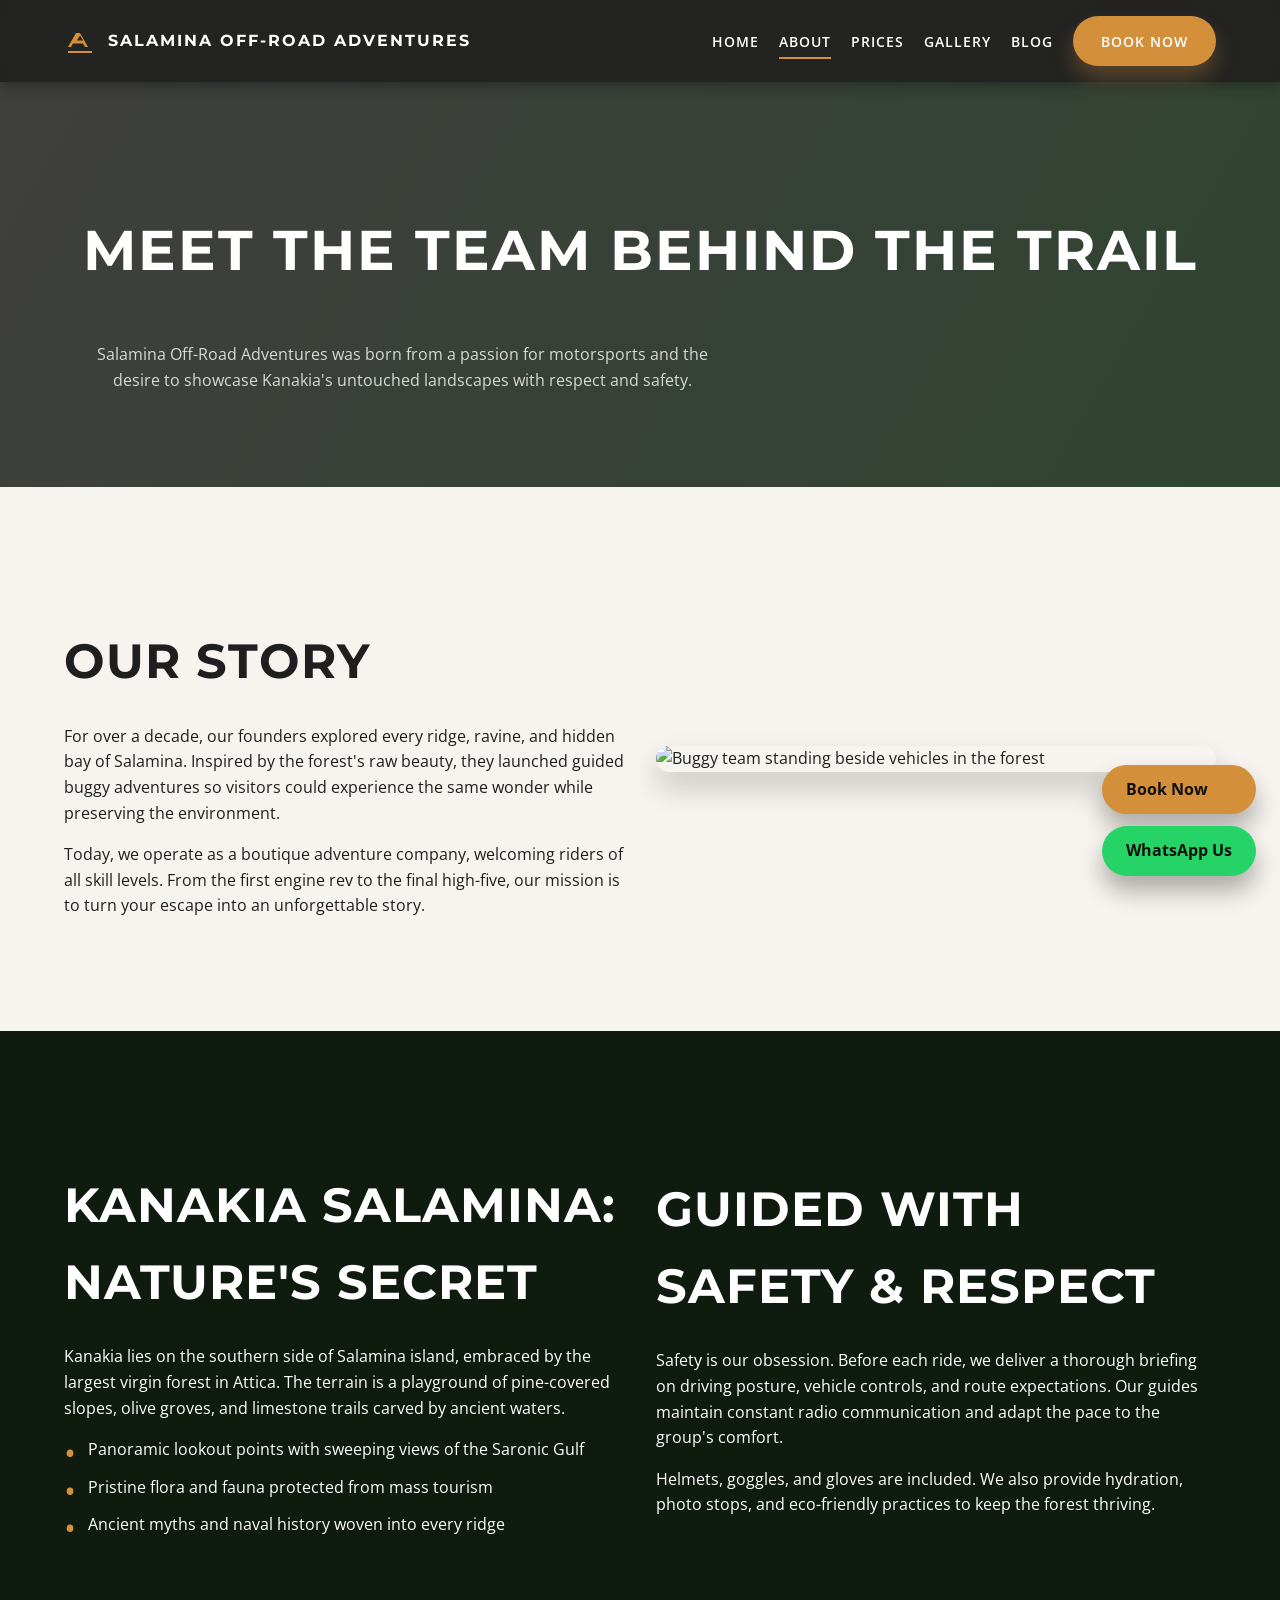
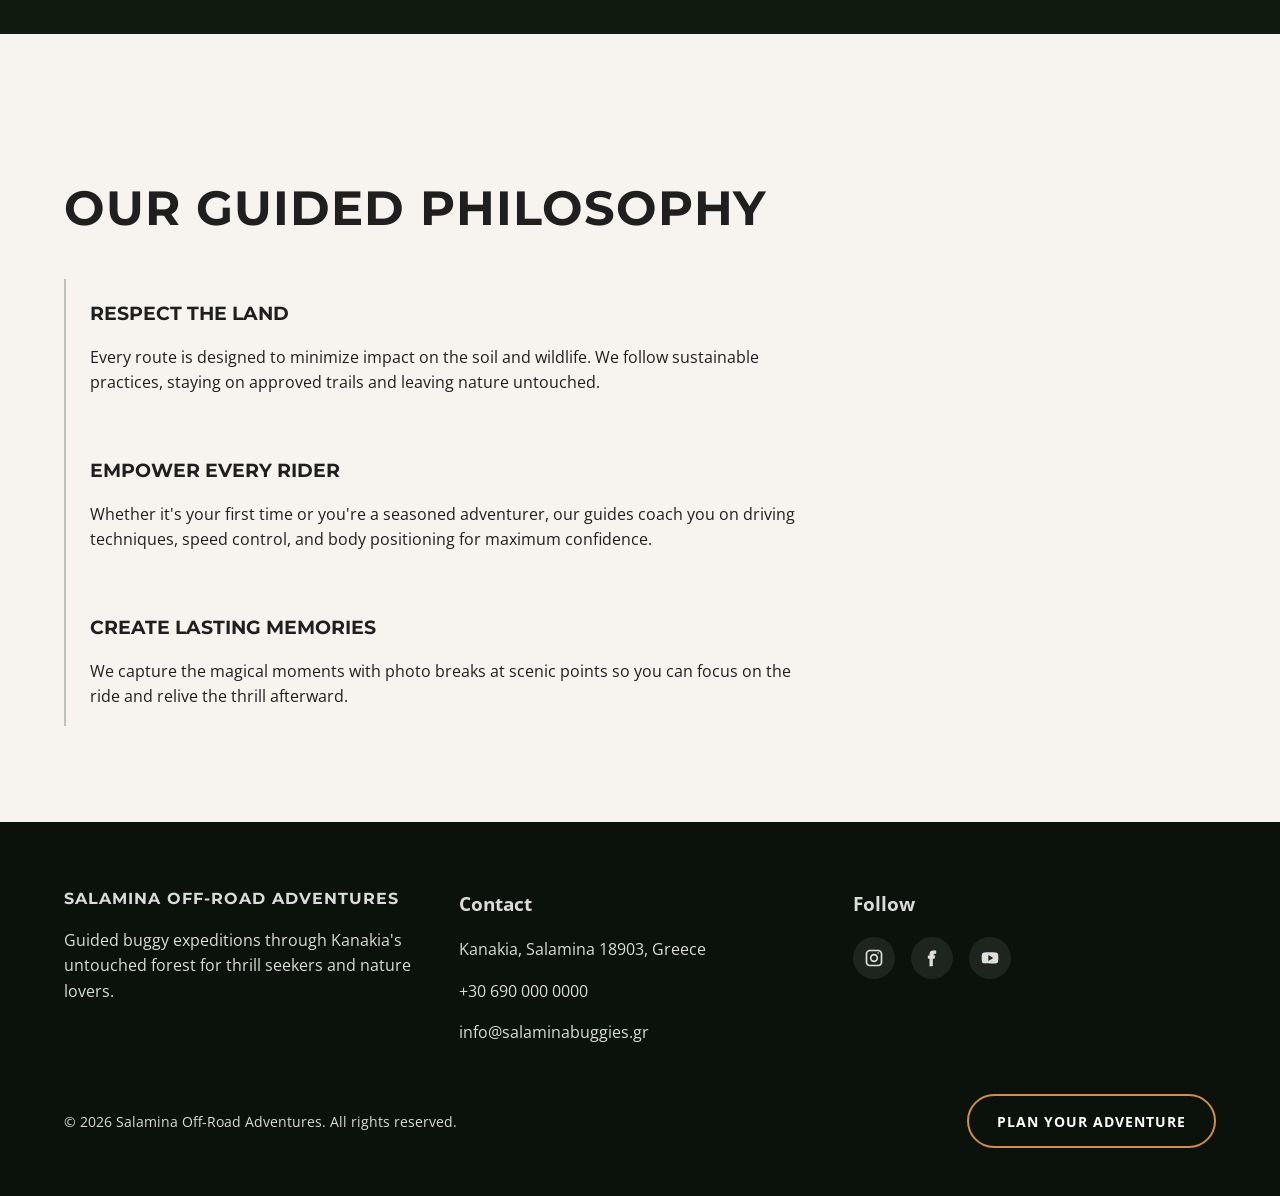
==== about.html @ 20467780 "Create Salamina Off-Road Adventures website" ====
<!DOCTYPE html>
<html lang="en">
  <head>
    <meta charset="UTF-8" />
    <meta name="viewport" content="width=device-width, initial-scale=1.0" />
    <meta
      name="description"
      content="Discover the story behind Salamina Off-Road Adventures and the guided buggy tours across Kanakia's wild forest terrain."
    />
    <title>About | Salamina Off-Road Adventures</title>
    <link rel="preconnect" href="https://fonts.googleapis.com" />
    <link rel="preconnect" href="https://fonts.gstatic.com" crossorigin />
    <link
      href="https://fonts.googleapis.com/css2?family=Montserrat:wght@400;600;700&family=Open+Sans:wght@400;500;600&display=swap"
      rel="stylesheet"
    />
    <link rel="stylesheet" href="assets/css/style.css" />
  </head>
  <body>
    <header>
      <div class="navbar">
        <a class="brand" href="index.html" aria-label="Salamina Off-Road Adventures home">
          <svg viewBox="0 0 64 64" aria-hidden="true">
            <path
              d="M8 44l16-28h8l16 28h-6l-4-7H18l-4 7H8zm18-13h12l-6-10-6 10zM8 52h48v4H8z"
            />
          </svg>
          Salamina Off-Road Adventures
        </a>
        <nav>
          <button class="nav-toggle" aria-label="Toggle navigation" aria-expanded="false"><span></span></button>
          <div class="nav-links">
            <a href="index.html">Home</a>
            <a class="active" href="about.html">About</a>
            <a href="prices.html">Prices</a>
            <a href="gallery.html">Gallery</a>
            <a href="blog.html">Blog</a>
            <a href="contact.html" class="btn">Book Now</a>
          </div>
        </nav>
      </div>
    </header>

    <main>
      <section class="page-hero">
        <div>
          <h1>Meet the Team Behind the Trail</h1>
          <p>
            Salamina Off-Road Adventures was born from a passion for motorsports and the desire
            to showcase Kanakia's untouched landscapes with respect and safety.
          </p>
        </div>
      </section>

      <section class="section">
        <div class="split">
          <div class="fade-in">
            <h2>Our Story</h2>
            <p>
              For over a decade, our founders explored every ridge, ravine, and hidden bay of
              Salamina. Inspired by the forest's raw beauty, they launched guided buggy
              adventures so visitors could experience the same wonder while preserving the
              environment.
            </p>
            <p>
              Today, we operate as a boutique adventure company, welcoming riders of all skill
              levels. From the first engine rev to the final high-five, our mission is to turn
              your escape into an unforgettable story.
            </p>
          </div>
          <div class="image fade-in">
            <img
              src="https://images.unsplash.com/photo-1517841905240-472988babdf9?auto=format&fit=crop&w=900&q=80"
              alt="Buggy team standing beside vehicles in the forest"
            />
          </div>
        </div>
      </section>

      <section class="section section-dark">
        <div class="split">
          <div class="fade-in">
            <h2>Kanakia Salamina: Nature's Secret</h2>
            <p>
              Kanakia lies on the southern side of Salamina island, embraced by the largest
              virgin forest in Attica. The terrain is a playground of pine-covered slopes,
              olive groves, and limestone trails carved by ancient waters.
            </p>
            <ul class="facts-list">
              <li>Panoramic lookout points with sweeping views of the Saronic Gulf</li>
              <li>Pristine flora and fauna protected from mass tourism</li>
              <li>Ancient myths and naval history woven into every ridge</li>
            </ul>
          </div>
          <div class="fade-in">
            <h2>Guided With Safety & Respect</h2>
            <p>
              Safety is our obsession. Before each ride, we deliver a thorough briefing on
              driving posture, vehicle controls, and route expectations. Our guides maintain
              constant radio communication and adapt the pace to the group's comfort.
            </p>
            <p>
              Helmets, goggles, and gloves are included. We also provide hydration, photo stops,
              and eco-friendly practices to keep the forest thriving.
            </p>
          </div>
        </div>
      </section>

      <section class="section">
        <h2>Our Guided Philosophy</h2>
        <div class="timeline">
          <div class="timeline-item fade-in">
            <h3>Respect the Land</h3>
            <p>
              Every route is designed to minimize impact on the soil and wildlife. We follow
              sustainable practices, staying on approved trails and leaving nature untouched.
            </p>
          </div>
          <div class="timeline-item fade-in">
            <h3>Empower Every Rider</h3>
            <p>
              Whether it's your first time or you're a seasoned adventurer, our guides coach you
              on driving techniques, speed control, and body positioning for maximum confidence.
            </p>
          </div>
          <div class="timeline-item fade-in">
            <h3>Create Lasting Memories</h3>
            <p>
              We capture the magical moments with photo breaks at scenic points so you can focus
              on the ride and relive the thrill afterward.
            </p>
          </div>
        </div>
      </section>
    </main>

    <footer>
      <div class="footer-grid">
        <div>
          <p class="footer-brand">Salamina Off-Road Adventures</p>
          <p>
            Guided buggy expeditions through Kanakia's untouched forest for thrill seekers and
            nature lovers.
          </p>
        </div>
        <div>
          <h3>Contact</h3>
          <p>Kanakia, Salamina 18903, Greece</p>
          <p><a href="tel:+306900000000">+30 690 000 0000</a></p>
          <p><a href="mailto:info@salaminabuggies.gr">info@salaminabuggies.gr</a></p>
        </div>
        <div>
          <h3>Follow</h3>
          <div class="social-links">
            <a href="#" aria-label="Instagram">
              <svg viewBox="0 0 24 24" width="20" height="20" fill="currentColor" aria-hidden="true">
                <path
                  d="M7 2C4.243 2 2 4.243 2 7v10c0 2.757 2.243 5 5 5h10c2.757 0 5-2.243 5-5V7c0-2.757-2.243-5-5-5H7zm0 2h10c1.654 0 3 1.346 3 3v10c0 1.654-1.346 3-3 3H7c-1.654 0-3-1.346-3-3V7c0-1.654 1.346-3 3-3zm10 1a1 1 0 100 2 1 1 0 000-2zM12 7a5 5 0 100 10 5 5 0 000-10zm0 2a3 3 0 110 6 3 3 0 010-6z"
                />
              </svg>
            </a>
            <a href="#" aria-label="Facebook">
              <svg viewBox="0 0 24 24" width="20" height="20" fill="currentColor" aria-hidden="true">
                <path d="M13 9h3l-1 4h-2v9h-4v-9H7V9h2V7.5C9 5 10.5 3 13.5 3H17v4h-2c-.6 0-1 .4-1 1V9z" />
              </svg>
            </a>
            <a href="#" aria-label="YouTube">
              <svg viewBox="0 0 24 24" width="20" height="20" fill="currentColor" aria-hidden="true">
                <path
                  d="M21.6 7.2c-.2-.8-.8-1.4-1.6-1.6C18.4 5.2 12 5.2 12 5.2s-6.4 0-8 .4c-.8.2-1.4.8-1.6 1.6C2 8.8 2 12 2 12s0 3.2.4 4.8c.2.8.8 1.4 1.6 1.6 1.6.4 8 .4 8 .4s6.4 0 8-.4c.8-.2 1.4-.8 1.6-1.6.4-1.6.4-4.8.4-4.8s0-3.2-.4-4.8zM10 15.5v-7l6 3.5-6 3.5z"
                />
              </svg>
            </a>
          </div>
        </div>
      </div>
      <div class="footer-bottom">
        <p>&copy; <span data-year></span> Salamina Off-Road Adventures. All rights reserved.</p>
        <a class="btn btn-outline" href="contact.html">Plan Your Adventure</a>
      </div>
    </footer>

    <div class="floating-cta" aria-label="Quick booking">
      <a href="contact.html">Book Now</a>
      <a class="whatsapp" href="https://wa.me/306900000000" target="_blank" rel="noopener">WhatsApp Us</a>
    </div>

    <script src="assets/js/main.js" defer></script>
  </body>
</html>
---- assets/css/style.css ----
:root {
  --color-primary: #2b4f2f;
  --color-secondary: #d48f3b;
  --color-dark: #111;
  --color-light: #f7f4ef;
  --color-muted: rgba(255, 255, 255, 0.8);
  --font-heading: 'Montserrat', 'Segoe UI', sans-serif;
  --font-body: 'Open Sans', 'Segoe UI', sans-serif;
  --shadow-soft: 0 15px 30px rgba(0, 0, 0, 0.2);
}

* {
  box-sizing: border-box;
}

html {
  scroll-behavior: smooth;
}

body {
  margin: 0;
  font-family: var(--font-body);
  background: var(--color-light);
  color: #1f1f1f;
  line-height: 1.6;
}

a {
  color: inherit;
  text-decoration: none;
}

img {
  max-width: 100%;
  display: block;
}

main {
  min-height: 60vh;
}

header {
  position: sticky;
  top: 0;
  z-index: 1000;
  background: rgba(17, 17, 17, 0.92);
  backdrop-filter: blur(8px);
  box-shadow: 0 4px 12px rgba(0, 0, 0, 0.3);
}

.navbar {
  display: flex;
  align-items: center;
  justify-content: space-between;
  padding: 1rem 5vw;
}

.brand {
  font-family: var(--font-heading);
  font-weight: 700;
  letter-spacing: 2px;
  color: white;
  text-transform: uppercase;
  display: flex;
  align-items: center;
  gap: 0.75rem;
}

.brand svg {
  width: 32px;
  height: 32px;
  fill: var(--color-secondary);
}

.nav-links {
  display: flex;
  gap: 1.25rem;
  align-items: center;
}

.nav-links a {
  color: white;
  font-weight: 600;
  text-transform: uppercase;
  letter-spacing: 1px;
  font-size: 0.9rem;
  position: relative;
}

.nav-links a::after {
  content: '';
  position: absolute;
  left: 0;
  bottom: -0.4rem;
  width: 0;
  height: 2px;
  background: var(--color-secondary);
  transition: width 0.3s ease;
}

.nav-links a:hover::after,
.nav-links a:focus-visible::after,
.nav-links a.active::after {
  width: 100%;
}

.btn {
  display: inline-flex;
  align-items: center;
  justify-content: center;
  padding: 0.85rem 1.75rem;
  border-radius: 999px;
  font-weight: 700;
  text-transform: uppercase;
  letter-spacing: 1px;
  border: none;
  transition: transform 0.3s ease, box-shadow 0.3s ease;
  cursor: pointer;
  background: var(--color-secondary);
  color: #111;
  box-shadow: 0 12px 20px rgba(212, 143, 59, 0.3);
}

.btn:hover,
.btn:focus-visible {
  transform: translateY(-2px);
  box-shadow: 0 15px 30px rgba(212, 143, 59, 0.45);
}

.btn-outline {
  background: transparent;
  color: white;
  border: 2px solid var(--color-secondary);
  box-shadow: none;
}

.btn-outline:hover,
.btn-outline:focus-visible {
  background: var(--color-secondary);
  color: #111;
}

.hero {
  min-height: 100vh;
  position: relative;
  display: flex;
  align-items: center;
  padding: 0 5vw;
  color: white;
  overflow: hidden;
  background: linear-gradient(120deg, rgba(17, 17, 17, 0.7), rgba(43, 79, 47, 0.8)),
    url('https://images.unsplash.com/photo-1500530855697-b586d89ba3ee?auto=format&fit=crop&w=1600&q=80') center/cover fixed;
}

.hero::after {
  content: '';
  position: absolute;
  inset: 0;
  background: linear-gradient(180deg, rgba(0, 0, 0, 0.3) 0%, rgba(0, 0, 0, 0.9) 100%);
  z-index: 0;
}

.hero-content {
  position: relative;
  z-index: 1;
  max-width: 560px;
  display: grid;
  gap: 1.5rem;
}

.hero h1 {
  font-family: var(--font-heading);
  font-size: clamp(2.75rem, 5vw, 4.5rem);
  line-height: 1.05;
  text-transform: uppercase;
}

.hero p {
  font-size: 1.1rem;
  color: var(--color-muted);
}

.hero-cta {
  display: flex;
  gap: 1rem;
  flex-wrap: wrap;
}

.section {
  padding: clamp(4rem, 8vw, 6rem) 5vw;
  position: relative;
  overflow: hidden;
}

.section-dark {
  background: #101b10;
  color: white;
}

.section h2 {
  font-family: var(--font-heading);
  text-transform: uppercase;
  font-size: clamp(2rem, 4vw, 3rem);
  letter-spacing: 1px;
  margin-bottom: 1.5rem;
}

.section p {
  max-width: 720px;
}

.highlights {
  display: grid;
  grid-template-columns: repeat(auto-fit, minmax(200px, 1fr));
  gap: 1.5rem;
  margin-top: 2.5rem;
}

.highlight-card {
  background: white;
  padding: 2rem;
  border-radius: 1rem;
  box-shadow: var(--shadow-soft);
  text-align: center;
  transform: translateY(20px);
  opacity: 0;
  transition: transform 0.6s ease, opacity 0.6s ease;
}

.section-dark .highlight-card {
  background: rgba(255, 255, 255, 0.06);
  color: white;
}

.highlight-card svg {
  width: 48px;
  height: 48px;
  margin-bottom: 1rem;
  fill: var(--color-secondary);
}

.highlight-card.active {
  transform: translateY(0);
  opacity: 1;
}

.reviews {
  display: grid;
  grid-template-columns: repeat(auto-fit, minmax(250px, 1fr));
  gap: 1.5rem;
}

.review-card {
  padding: 2rem;
  border-radius: 1rem;
  background: white;
  box-shadow: var(--shadow-soft);
  position: relative;
}

.review-card::before {
  content: '\201C';
  position: absolute;
  top: 1rem;
  left: 1.5rem;
  font-size: 3rem;
  color: var(--color-secondary);
  opacity: 0.3;
}

.review-author {
  margin-top: 1.5rem;
  font-weight: 700;
}

.grid-gallery {
  display: grid;
  grid-template-columns: repeat(auto-fit, minmax(240px, 1fr));
  gap: 1rem;
}

.grid-gallery figure {
  position: relative;
  overflow: hidden;
  border-radius: 1rem;
  min-height: 220px;
  background: #ccc;
  box-shadow: var(--shadow-soft);
}

.grid-gallery img {
  width: 100%;
  height: 100%;
  object-fit: cover;
  transition: transform 0.6s ease;
}

.grid-gallery figure:hover img {
  transform: scale(1.08);
}

.grid-gallery figcaption {
  position: absolute;
  inset: auto 0 0 0;
  padding: 1rem;
  background: linear-gradient(180deg, rgba(0, 0, 0, 0) 0%, rgba(0, 0, 0, 0.7) 100%);
  color: white;
  font-weight: 600;
  letter-spacing: 1px;
}

.pricing-table {
  width: 100%;
  border-collapse: collapse;
  box-shadow: var(--shadow-soft);
  background: white;
  border-radius: 1rem;
  overflow: hidden;
}

.pricing-table thead {
  background: var(--color-primary);
  color: white;
}

.pricing-table th,
.pricing-table td {
  padding: 1.25rem;
  text-align: left;
}

.pricing-table tbody tr:nth-child(even) {
  background: rgba(43, 79, 47, 0.08);
}

.badge {
  display: inline-block;
  margin-top: 1.5rem;
  padding: 0.5rem 1rem;
  border-radius: 999px;
  background: rgba(43, 79, 47, 0.12);
  color: var(--color-primary);
  font-weight: 700;
  text-transform: uppercase;
  letter-spacing: 1px;
}

.blog-list {
  display: grid;
  gap: 2.5rem;
}

.blog-post {
  background: white;
  padding: clamp(2rem, 4vw, 3rem);
  border-radius: 1.25rem;
  box-shadow: var(--shadow-soft);
}

.blog-post h3 {
  font-family: var(--font-heading);
  text-transform: uppercase;
  letter-spacing: 1px;
  font-size: 1.75rem;
  margin-top: 0;
}

.blog-post .meta {
  font-size: 0.85rem;
  letter-spacing: 2px;
  text-transform: uppercase;
  color: var(--color-primary);
  margin-bottom: 1rem;
  font-weight: 700;
}

.contact-wrapper {
  display: grid;
  grid-template-columns: repeat(auto-fit, minmax(280px, 1fr));
  gap: 2rem;
  align-items: start;
}

.contact-form {
  background: white;
  padding: 2.5rem;
  border-radius: 1.5rem;
  box-shadow: var(--shadow-soft);
}

.contact-form label {
  display: block;
  font-weight: 600;
  margin-bottom: 0.4rem;
}

.contact-form input,
.contact-form select,
.contact-form textarea {
  width: 100%;
  padding: 0.85rem 1rem;
  border-radius: 0.75rem;
  border: 1px solid rgba(0, 0, 0, 0.1);
  margin-bottom: 1rem;
  font-size: 1rem;
  font-family: inherit;
  background: rgba(43, 79, 47, 0.06);
}

.contact-form textarea {
  resize: vertical;
  min-height: 120px;
}

.map-embed iframe {
  width: 100%;
  border: 0;
  height: 400px;
  border-radius: 1.5rem;
  box-shadow: var(--shadow-soft);
}

footer {
  background: #0b120b;
  color: rgba(255, 255, 255, 0.85);
  padding: 3rem 5vw;
}

.footer-grid {
  display: grid;
  grid-template-columns: repeat(auto-fit, minmax(240px, 1fr));
  gap: 2rem;
}

.footer-brand {
  font-family: var(--font-heading);
  text-transform: uppercase;
  font-weight: 700;
  letter-spacing: 1px;
}

.social-links {
  display: flex;
  gap: 1rem;
  margin-top: 1rem;
}

.social-links a {
  width: 42px;
  height: 42px;
  border-radius: 50%;
  display: grid;
  place-items: center;
  background: rgba(255, 255, 255, 0.08);
  transition: background 0.3s ease, transform 0.3s ease;
}

.social-links a:hover,
.social-links a:focus-visible {
  background: var(--color-secondary);
  transform: translateY(-3px);
  color: #111;
}

.footer-bottom {
  margin-top: 2rem;
  display: flex;
  justify-content: space-between;
  align-items: center;
  flex-wrap: wrap;
  gap: 1rem;
  font-size: 0.9rem;
}

.floating-cta {
  position: fixed;
  bottom: 1.5rem;
  right: 1.5rem;
  z-index: 1000;
  display: flex;
  flex-direction: column;
  gap: 0.75rem;
}

.floating-cta a {
  border-radius: 999px;
  padding: 0.75rem 1.5rem;
  background: var(--color-secondary);
  color: #111;
  font-weight: 700;
  box-shadow: 0 15px 25px rgba(0, 0, 0, 0.3);
}

.floating-cta a.whatsapp {
  background: #25d366;
  color: #0b120b;
}

.page-hero {
  min-height: 45vh;
  display: grid;
  place-items: center;
  color: white;
  text-align: center;
  padding: 0 5vw;
  position: relative;
  overflow: hidden;
  background: linear-gradient(120deg, rgba(17, 17, 17, 0.65), rgba(43, 79, 47, 0.85)),
    url('https://images.unsplash.com/photo-1498075702571-ecb018f3752d?auto=format&fit=crop&w=1600&q=80') center/cover fixed;
}

.page-hero::after {
  content: '';
  position: absolute;
  inset: 0;
  background: rgba(0, 0, 0, 0.35);
}

.page-hero h1 {
  position: relative;
  z-index: 1;
  font-family: var(--font-heading);
  font-size: clamp(2.25rem, 5vw, 3.5rem);
  letter-spacing: 2px;
  text-transform: uppercase;
}

.page-hero p {
  position: relative;
  z-index: 1;
  max-width: 640px;
  color: var(--color-muted);
}

.split {
  display: grid;
  grid-template-columns: repeat(auto-fit, minmax(280px, 1fr));
  gap: 2rem;
  align-items: center;
}

.split .image {
  border-radius: 1.5rem;
  overflow: hidden;
  box-shadow: var(--shadow-soft);
}

.split .image img {
  width: 100%;
  height: 100%;
  object-fit: cover;
}

.timeline {
  display: grid;
  gap: 1.5rem;
  border-left: 2px solid rgba(43, 79, 47, 0.3);
  padding-left: 1.5rem;
  margin-top: 2rem;
}

.timeline-item h3 {
  margin-bottom: 0.3rem;
  font-family: var(--font-heading);
  text-transform: uppercase;
  font-size: 1.2rem;
}

@media (max-width: 960px) {
  .nav-links {
    position: fixed;
    inset: 70px 0 auto;
    background: rgba(11, 18, 11, 0.95);
    flex-direction: column;
    padding: 2rem 5vw;
    transform: translateY(-120%);
    transition: transform 0.4s ease;
  }

  .nav-links.open {
    transform: translateY(0);
  }

  .nav-toggle {
    display: grid;
  }
}

.nav-toggle {
  display: none;
  width: 44px;
  height: 44px;
  border: none;
  background: rgba(255, 255, 255, 0.08);
  border-radius: 50%;
  color: white;
  cursor: pointer;
  place-items: center;
}

.nav-toggle span,
.nav-toggle span::before,
.nav-toggle span::after {
  content: '';
  display: block;
  width: 20px;
  height: 2px;
  background: currentColor;
  position: relative;
  transition: transform 0.3s ease;
}

.nav-toggle span::before {
  position: absolute;
  transform: translateY(-6px);
}

.nav-toggle span::after {
  position: absolute;
  transform: translateY(6px);
}

.nav-toggle.active span {
  background: transparent;
}

.nav-toggle.active span::before {
  transform: rotate(45deg);
}

.nav-toggle.active span::after {
  transform: rotate(-45deg);
}

.section.parallax {
  background-attachment: fixed;
  background-size: cover;
  background-position: center;
  color: white;
}

.section.parallax::after {
  content: '';
  position: absolute;
  inset: 0;
  background: rgba(0, 0, 0, 0.45);
}

.section.parallax > * {
  position: relative;
  z-index: 1;
}

.callout {
  display: grid;
  gap: 1.5rem;
  text-align: center;
  margin-top: 2rem;
}

.tablet-grid {
  display: grid;
  gap: 2rem;
  grid-template-columns: repeat(auto-fit, minmax(240px, 1fr));
}

.facts-list {
  display: grid;
  gap: 0.75rem;
  padding: 0;
  margin: 0;
}

.facts-list li {
  list-style: none;
  padding-left: 1.5rem;
  position: relative;
}

.facts-list li::before {
  content: '\2022';
  position: absolute;
  left: 0;
  color: var(--color-secondary);
  font-size: 2rem;
  line-height: 1;
  top: 0;
}

.hero::before,
.section::before,
.section::after {
  pointer-events: none;
}

.fade-in {
  opacity: 0;
  transform: translateY(20px);
  transition: opacity 0.8s ease, transform 0.8s ease;
}

.fade-in.visible {
  opacity: 1;
  transform: translateY(0);
}

@media (max-width: 640px) {
  .hero {
    text-align: center;
    padding: 8rem 8vw 5rem;
  }

  .hero-cta {
    justify-content: center;
  }

  .floating-cta {
    bottom: 1rem;
    right: 1rem;
  }

  .navbar {
    padding: 0.75rem 5vw;
  }

  .footer-bottom {
    flex-direction: column;
    align-items: flex-start;
  }

  .contact-form {
    padding: 2rem;
  }
}

::selection {
  background: var(--color-secondary);
  color: #111;
}
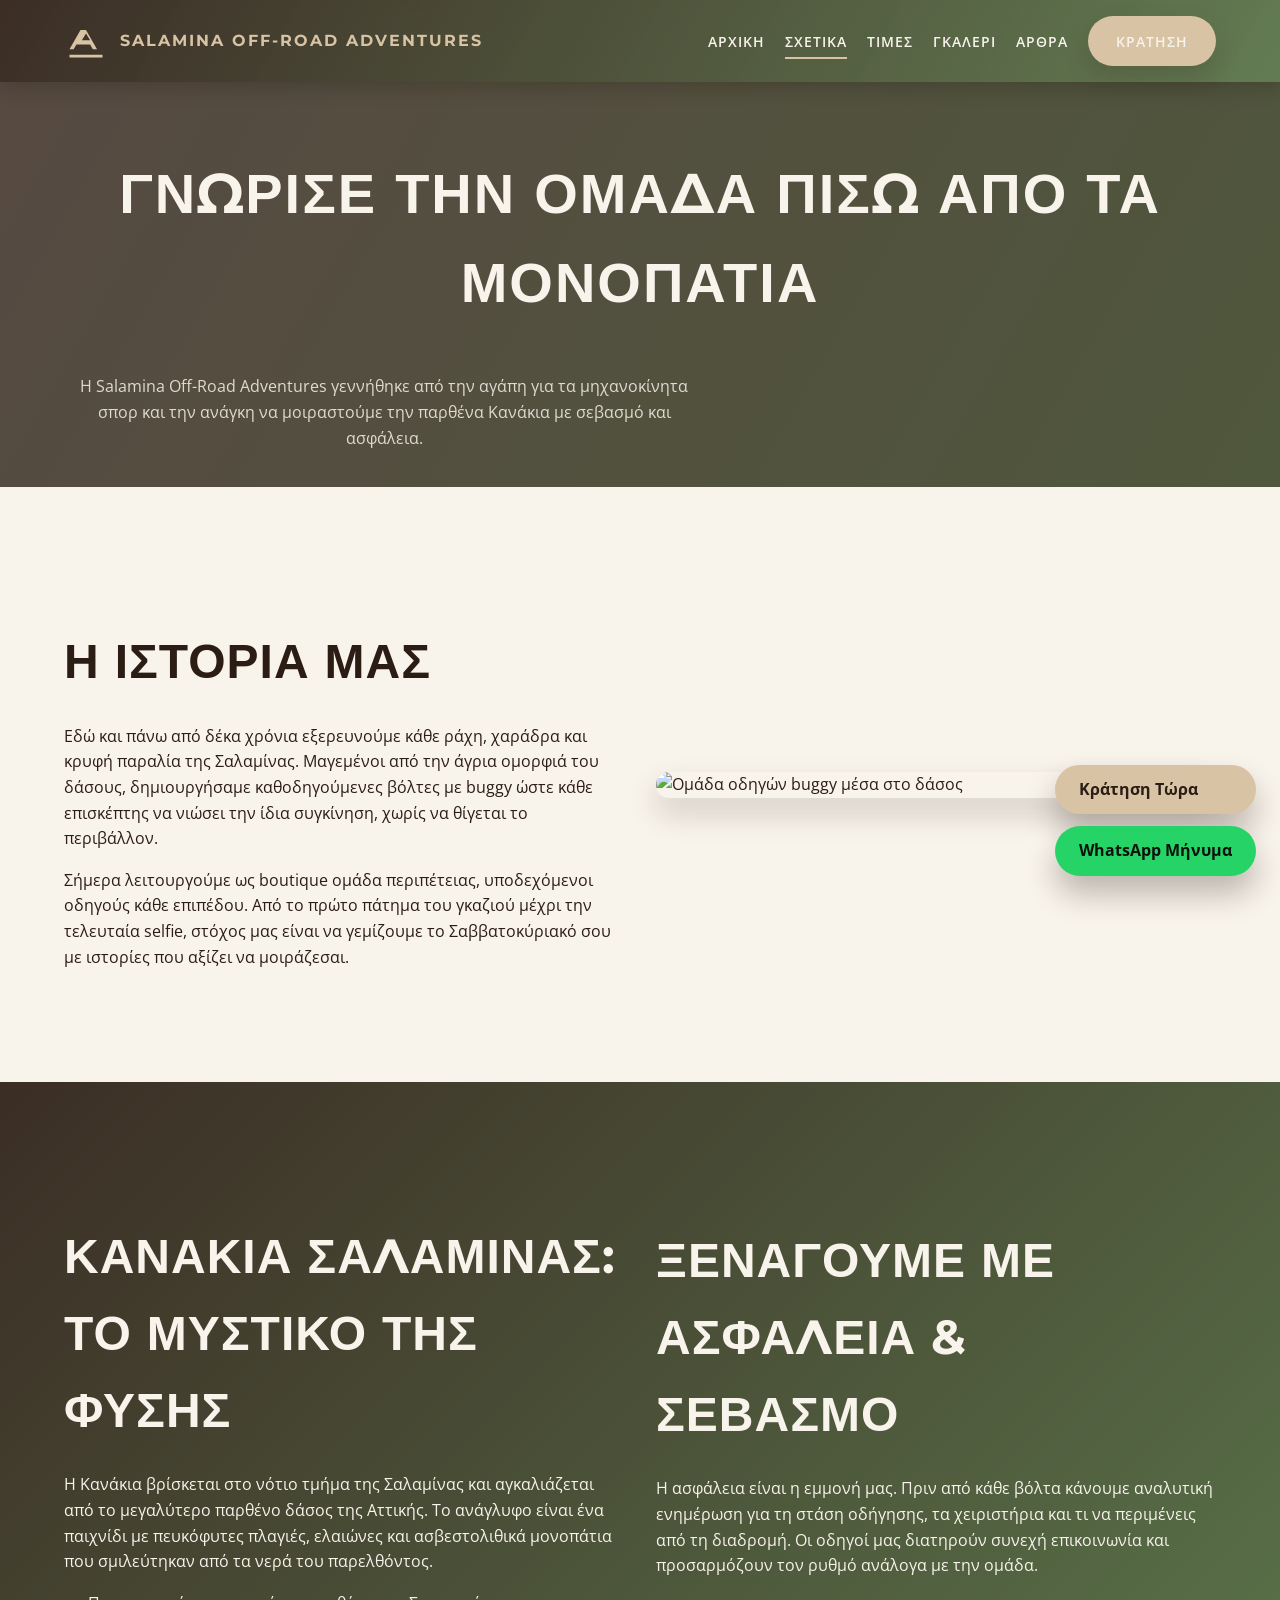
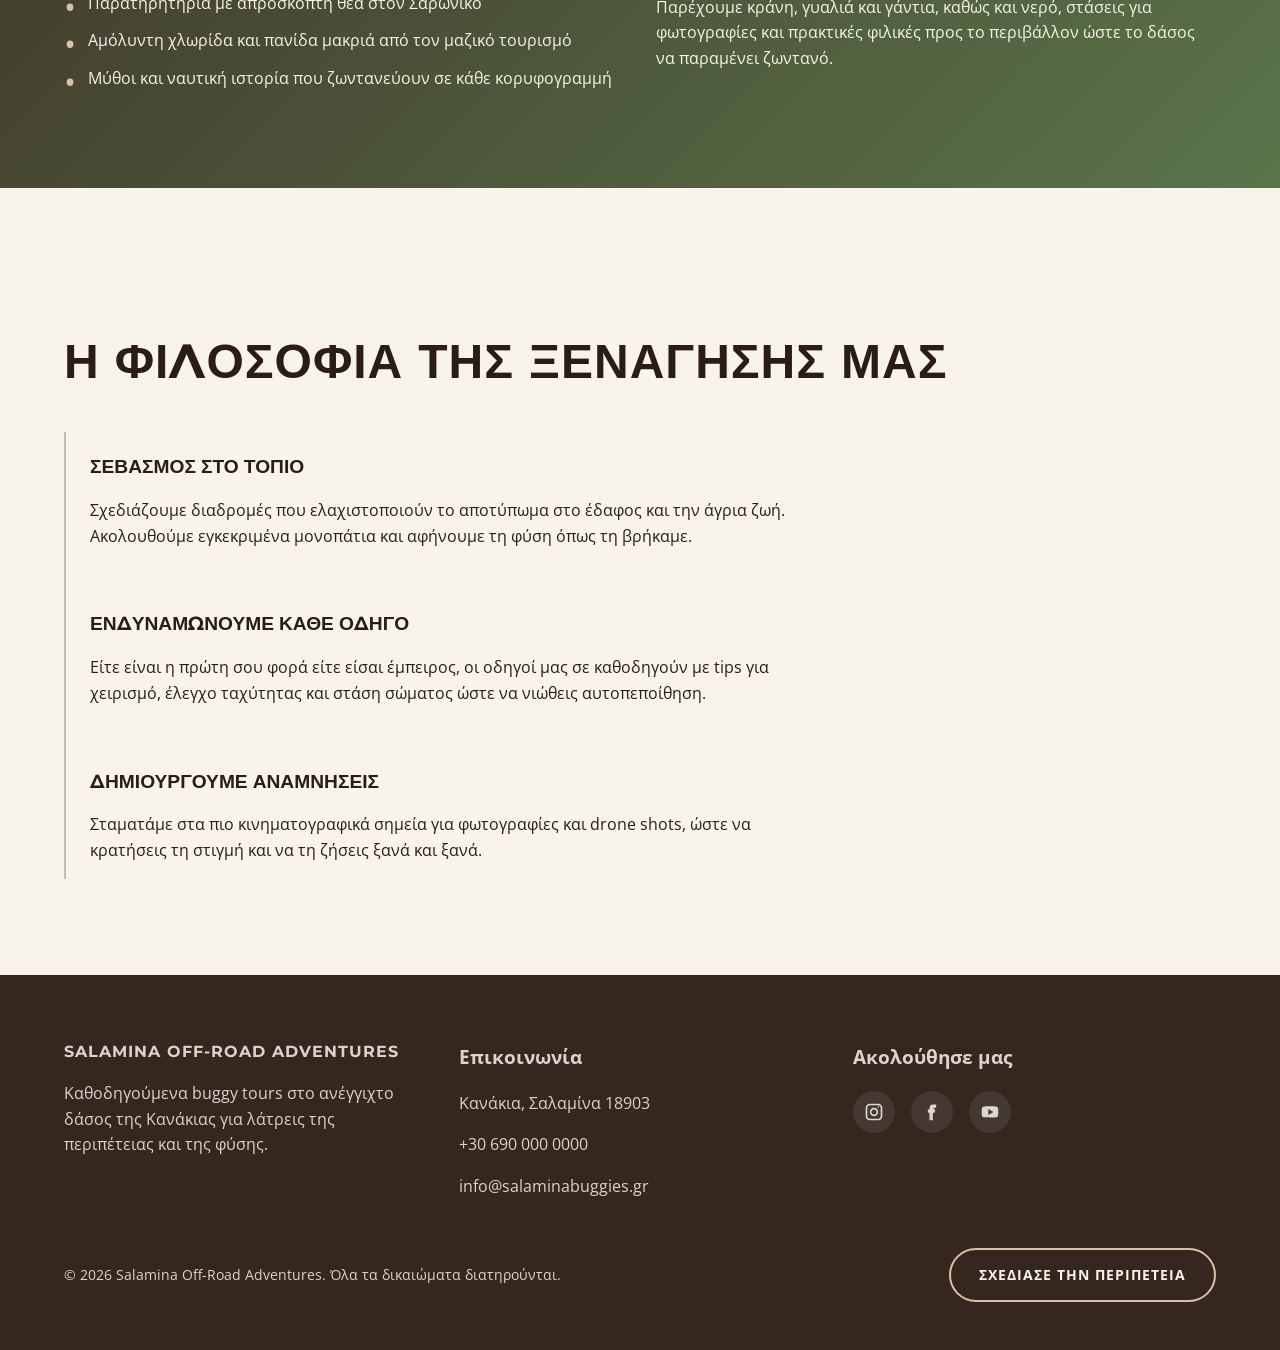
==== commit 25ad270d: "Translate site to Greek and refresh color palette" ====
--- a/about.html
+++ b/about.html
@@ -1,13 +1,13 @@
 <!DOCTYPE html>
-<html lang="en">
+<html lang="el">
   <head>
     <meta charset="UTF-8" />
     <meta name="viewport" content="width=device-width, initial-scale=1.0" />
     <meta
       name="description"
-      content="Discover the story behind Salamina Off-Road Adventures and the guided buggy tours across Kanakia's wild forest terrain."
+      content="Μάθε την ιστορία της Salamina Off-Road Adventures και τον τρόπο που αναδεικνύουμε την Κανάκια Σαλαμίνας με ασφαλείς, καθοδηγούμενες διαδρομές buggy."
     />
-    <title>About | Salamina Off-Road Adventures</title>
+    <title>Σχετικά | Salamina Off-Road Adventures</title>
     <link rel="preconnect" href="https://fonts.googleapis.com" />
     <link rel="preconnect" href="https://fonts.gstatic.com" crossorigin />
     <link
@@ -19,7 +19,7 @@
   <body>
     <header>
       <div class="navbar">
-        <a class="brand" href="index.html" aria-label="Salamina Off-Road Adventures home">
+        <a class="brand" href="index.html" aria-label="Salamina Off-Road Adventures αρχική">
           <svg viewBox="0 0 64 64" aria-hidden="true">
             <path
               d="M8 44l16-28h8l16 28h-6l-4-7H18l-4 7H8zm18-13h12l-6-10-6 10zM8 52h48v4H8z"
@@ -28,14 +28,14 @@
           Salamina Off-Road Adventures
         </a>
         <nav>
-          <button class="nav-toggle" aria-label="Toggle navigation" aria-expanded="false"><span></span></button>
+          <button class="nav-toggle" aria-label="Εναλλαγή μενού" aria-expanded="false"><span></span></button>
           <div class="nav-links">
-            <a href="index.html">Home</a>
-            <a class="active" href="about.html">About</a>
-            <a href="prices.html">Prices</a>
-            <a href="gallery.html">Gallery</a>
-            <a href="blog.html">Blog</a>
-            <a href="contact.html" class="btn">Book Now</a>
+            <a href="index.html">Αρχική</a>
+            <a class="active" href="about.html">Σχετικά</a>
+            <a href="prices.html">Τιμές</a>
+            <a href="gallery.html">Γκαλερί</a>
+            <a href="blog.html">Άρθρα</a>
+            <a href="contact.html" class="btn">Κράτηση</a>
           </div>
         </nav>
       </div>
@@ -44,10 +44,10 @@
     <main>
       <section class="page-hero">
         <div>
-          <h1>Meet the Team Behind the Trail</h1>
+          <h1>Γνώρισε την Ομάδα πίσω από τα Μονοπάτια</h1>
           <p>
-            Salamina Off-Road Adventures was born from a passion for motorsports and the desire
-            to showcase Kanakia's untouched landscapes with respect and safety.
+            Η Salamina Off-Road Adventures γεννήθηκε από την αγάπη για τα μηχανοκίνητα σπορ και την
+            ανάγκη να μοιραστούμε την παρθένα Κανάκια με σεβασμό και ασφάλεια.
           </p>
         </div>
       </section>
@@ -55,23 +55,23 @@
       <section class="section">
         <div class="split">
           <div class="fade-in">
-            <h2>Our Story</h2>
+            <h2>Η Ιστορία μας</h2>
             <p>
-              For over a decade, our founders explored every ridge, ravine, and hidden bay of
-              Salamina. Inspired by the forest's raw beauty, they launched guided buggy
-              adventures so visitors could experience the same wonder while preserving the
-              environment.
+              Εδώ και πάνω από δέκα χρόνια εξερευνούμε κάθε ράχη, χαράδρα και κρυφή παραλία της
+              Σαλαμίνας. Μαγεμένοι από την άγρια ομορφιά του δάσους, δημιουργήσαμε καθοδηγούμενες
+              βόλτες με buggy ώστε κάθε επισκέπτης να νιώσει την ίδια συγκίνηση, χωρίς να θίγεται το
+              περιβάλλον.
             </p>
             <p>
-              Today, we operate as a boutique adventure company, welcoming riders of all skill
-              levels. From the first engine rev to the final high-five, our mission is to turn
-              your escape into an unforgettable story.
+              Σήμερα λειτουργούμε ως boutique ομάδα περιπέτειας, υποδεχόμενοι οδηγούς κάθε
+              επιπέδου. Από το πρώτο πάτημα του γκαζιού μέχρι την τελευταία selfie, στόχος μας είναι
+              να γεμίζουμε το Σαββατοκύριακό σου με ιστορίες που αξίζει να μοιράζεσαι.
             </p>
           </div>
           <div class="image fade-in">
             <img
               src="https://images.unsplash.com/photo-1517841905240-472988babdf9?auto=format&fit=crop&w=900&q=80"
-              alt="Buggy team standing beside vehicles in the forest"
+              alt="Ομάδα οδηγών buggy μέσα στο δάσος"
             />
           </div>
         </div>
@@ -80,55 +80,55 @@
       <section class="section section-dark">
         <div class="split">
           <div class="fade-in">
-            <h2>Kanakia Salamina: Nature's Secret</h2>
+            <h2>Κανάκια Σαλαμίνας: Το Μυστικό της Φύσης</h2>
             <p>
-              Kanakia lies on the southern side of Salamina island, embraced by the largest
-              virgin forest in Attica. The terrain is a playground of pine-covered slopes,
-              olive groves, and limestone trails carved by ancient waters.
+              Η Κανάκια βρίσκεται στο νότιο τμήμα της Σαλαμίνας και αγκαλιάζεται από το μεγαλύτερο
+              παρθένο δάσος της Αττικής. Το ανάγλυφο είναι ένα παιχνίδι με πευκόφυτες πλαγιές,
+              ελαιώνες και ασβεστολιθικά μονοπάτια που σμιλεύτηκαν από τα νερά του παρελθόντος.
             </p>
             <ul class="facts-list">
-              <li>Panoramic lookout points with sweeping views of the Saronic Gulf</li>
-              <li>Pristine flora and fauna protected from mass tourism</li>
-              <li>Ancient myths and naval history woven into every ridge</li>
+              <li>Παρατηρητήρια με απρόσκοπτη θέα στον Σαρωνικό</li>
+              <li>Αμόλυντη χλωρίδα και πανίδα μακριά από τον μαζικό τουρισμό</li>
+              <li>Μύθοι και ναυτική ιστορία που ζωντανεύουν σε κάθε κορυφογραμμή</li>
             </ul>
           </div>
           <div class="fade-in">
-            <h2>Guided With Safety & Respect</h2>
+            <h2>Ξεναγούμε με Ασφάλεια &amp; Σεβασμό</h2>
             <p>
-              Safety is our obsession. Before each ride, we deliver a thorough briefing on
-              driving posture, vehicle controls, and route expectations. Our guides maintain
-              constant radio communication and adapt the pace to the group's comfort.
+              Η ασφάλεια είναι η εμμονή μας. Πριν από κάθε βόλτα κάνουμε αναλυτική ενημέρωση για τη
+              στάση οδήγησης, τα χειριστήρια και τι να περιμένεις από τη διαδρομή. Οι οδηγοί μας
+              διατηρούν συνεχή επικοινωνία και προσαρμόζουν τον ρυθμό ανάλογα με την ομάδα.
             </p>
             <p>
-              Helmets, goggles, and gloves are included. We also provide hydration, photo stops,
-              and eco-friendly practices to keep the forest thriving.
+              Παρέχουμε κράνη, γυαλιά και γάντια, καθώς και νερό, στάσεις για φωτογραφίες και
+              πρακτικές φιλικές προς το περιβάλλον ώστε το δάσος να παραμένει ζωντανό.
             </p>
           </div>
         </div>
       </section>
 
       <section class="section">
-        <h2>Our Guided Philosophy</h2>
+        <h2>Η Φιλοσοφία της Ξενάγησης μας</h2>
         <div class="timeline">
           <div class="timeline-item fade-in">
-            <h3>Respect the Land</h3>
+            <h3>Σεβασμός στο Τοπίο</h3>
             <p>
-              Every route is designed to minimize impact on the soil and wildlife. We follow
-              sustainable practices, staying on approved trails and leaving nature untouched.
+              Σχεδιάζουμε διαδρομές που ελαχιστοποιούν το αποτύπωμα στο έδαφος και την άγρια ζωή.
+              Ακολουθούμε εγκεκριμένα μονοπάτια και αφήνουμε τη φύση όπως τη βρήκαμε.
             </p>
           </div>
           <div class="timeline-item fade-in">
-            <h3>Empower Every Rider</h3>
+            <h3>Ενδυναμώνουμε κάθε Οδηγό</h3>
             <p>
-              Whether it's your first time or you're a seasoned adventurer, our guides coach you
-              on driving techniques, speed control, and body positioning for maximum confidence.
+              Είτε είναι η πρώτη σου φορά είτε είσαι έμπειρος, οι οδηγοί μας σε καθοδηγούν με tips για
+              χειρισμό, έλεγχο ταχύτητας και στάση σώματος ώστε να νιώθεις αυτοπεποίθηση.
             </p>
           </div>
           <div class="timeline-item fade-in">
-            <h3>Create Lasting Memories</h3>
+            <h3>Δημιουργούμε Αναμνήσεις</h3>
             <p>
-              We capture the magical moments with photo breaks at scenic points so you can focus
-              on the ride and relive the thrill afterward.
+              Σταματάμε στα πιο κινηματογραφικά σημεία για φωτογραφίες και drone shots, ώστε να
+              κρατήσεις τη στιγμή και να τη ζήσεις ξανά και ξανά.
             </p>
           </div>
         </div>
@@ -140,18 +140,18 @@
         <div>
           <p class="footer-brand">Salamina Off-Road Adventures</p>
           <p>
-            Guided buggy expeditions through Kanakia's untouched forest for thrill seekers and
-            nature lovers.
+            Καθοδηγούμενα buggy tours στο ανέγγιχτο δάσος της Κανάκιας για λάτρεις της περιπέτειας
+            και της φύσης.
           </p>
         </div>
         <div>
-          <h3>Contact</h3>
-          <p>Kanakia, Salamina 18903, Greece</p>
+          <h3>Επικοινωνία</h3>
+          <p>Κανάκια, Σαλαμίνα 18903</p>
           <p><a href="tel:+306900000000">+30 690 000 0000</a></p>
           <p><a href="mailto:info@salaminabuggies.gr">info@salaminabuggies.gr</a></p>
         </div>
         <div>
-          <h3>Follow</h3>
+          <h3>Ακολούθησε μας</h3>
           <div class="social-links">
             <a href="#" aria-label="Instagram">
               <svg viewBox="0 0 24 24" width="20" height="20" fill="currentColor" aria-hidden="true">
@@ -176,14 +176,14 @@
         </div>
       </div>
       <div class="footer-bottom">
-        <p>&copy; <span data-year></span> Salamina Off-Road Adventures. All rights reserved.</p>
-        <a class="btn btn-outline" href="contact.html">Plan Your Adventure</a>
+        <p>&copy; <span data-year></span> Salamina Off-Road Adventures. Όλα τα δικαιώματα διατηρούνται.</p>
+        <a class="btn btn-outline" href="contact.html">Σχεδίασε την Περιπέτεια</a>
       </div>
     </footer>
 
-    <div class="floating-cta" aria-label="Quick booking">
-      <a href="contact.html">Book Now</a>
-      <a class="whatsapp" href="https://wa.me/306900000000" target="_blank" rel="noopener">WhatsApp Us</a>
+    <div class="floating-cta" aria-label="Άμεση κράτηση">
+      <a href="contact.html">Κράτηση Τώρα</a>
+      <a class="whatsapp" href="https://wa.me/306900000000" target="_blank" rel="noopener">WhatsApp Μήνυμα</a>
     </div>
 
     <script src="assets/js/main.js" defer></script>
--- a/assets/css/style.css
+++ b/assets/css/style.css
@@ -1,12 +1,12 @@
 :root {
-  --color-primary: #2b4f2f;
-  --color-secondary: #d48f3b;
-  --color-dark: #111;
-  --color-light: #f7f4ef;
-  --color-muted: rgba(255, 255, 255, 0.8);
+  --color-primary: #4d6a3d;
+  --color-secondary: #d8c3a5;
+  --color-dark: #2b1d14;
+  --color-light: #f8f3eb;
+  --color-muted: rgba(248, 243, 235, 0.85);
   --font-heading: 'Montserrat', 'Segoe UI', sans-serif;
   --font-body: 'Open Sans', 'Segoe UI', sans-serif;
-  --shadow-soft: 0 15px 30px rgba(0, 0, 0, 0.2);
+  --shadow-soft: 0 15px 30px rgba(43, 29, 20, 0.18);
 }
 
 * {
@@ -21,7 +21,7 @@
   margin: 0;
   font-family: var(--font-body);
   background: var(--color-light);
-  color: #1f1f1f;
+  color: var(--color-dark);
   line-height: 1.6;
 }
 
@@ -43,9 +43,9 @@
   position: sticky;
   top: 0;
   z-index: 1000;
-  background: rgba(17, 17, 17, 0.92);
-  backdrop-filter: blur(8px);
-  box-shadow: 0 4px 12px rgba(0, 0, 0, 0.3);
+  background: linear-gradient(120deg, rgba(43, 29, 20, 0.92), rgba(77, 106, 61, 0.88));
+  backdrop-filter: blur(10px);
+  box-shadow: 0 6px 16px rgba(43, 29, 20, 0.25);
 }
 
 .navbar {
@@ -59,7 +59,7 @@
   font-family: var(--font-heading);
   font-weight: 700;
   letter-spacing: 2px;
-  color: white;
+  color: var(--color-secondary);
   text-transform: uppercase;
   display: flex;
   align-items: center;
@@ -67,8 +67,8 @@
 }
 
 .brand svg {
-  width: 32px;
-  height: 32px;
+  width: 44px;
+  height: 44px;
   fill: var(--color-secondary);
 }
 
@@ -79,7 +79,7 @@
 }
 
 .nav-links a {
-  color: white;
+  color: var(--color-light);
   font-weight: 600;
   text-transform: uppercase;
   letter-spacing: 1px;
@@ -117,19 +117,19 @@
   transition: transform 0.3s ease, box-shadow 0.3s ease;
   cursor: pointer;
   background: var(--color-secondary);
-  color: #111;
-  box-shadow: 0 12px 20px rgba(212, 143, 59, 0.3);
+  color: var(--color-dark);
+  box-shadow: 0 12px 24px rgba(43, 29, 20, 0.18);
 }
 
 .btn:hover,
 .btn:focus-visible {
   transform: translateY(-2px);
-  box-shadow: 0 15px 30px rgba(212, 143, 59, 0.45);
+  box-shadow: 0 18px 32px rgba(43, 29, 20, 0.25);
 }
 
 .btn-outline {
   background: transparent;
-  color: white;
+  color: var(--color-light);
   border: 2px solid var(--color-secondary);
   box-shadow: none;
 }
@@ -137,7 +137,7 @@
 .btn-outline:hover,
 .btn-outline:focus-visible {
   background: var(--color-secondary);
-  color: #111;
+  color: var(--color-dark);
 }
 
 .hero {
@@ -146,9 +146,9 @@
   display: flex;
   align-items: center;
   padding: 0 5vw;
-  color: white;
+  color: var(--color-light);
   overflow: hidden;
-  background: linear-gradient(120deg, rgba(17, 17, 17, 0.7), rgba(43, 79, 47, 0.8)),
+  background: linear-gradient(120deg, rgba(43, 29, 20, 0.7), rgba(77, 106, 61, 0.75)),
     url('https://images.unsplash.com/photo-1500530855697-b586d89ba3ee?auto=format&fit=crop&w=1600&q=80') center/cover fixed;
 }
 
@@ -156,7 +156,7 @@
   content: '';
   position: absolute;
   inset: 0;
-  background: linear-gradient(180deg, rgba(0, 0, 0, 0.3) 0%, rgba(0, 0, 0, 0.9) 100%);
+  background: linear-gradient(180deg, rgba(43, 29, 20, 0.2) 0%, rgba(43, 29, 20, 0.75) 100%);
   z-index: 0;
 }
 
@@ -193,8 +193,8 @@
 }
 
 .section-dark {
-  background: #101b10;
-  color: white;
+  background: linear-gradient(135deg, rgba(43, 29, 20, 0.92), rgba(77, 106, 61, 0.92));
+  color: var(--color-light);
 }
 
 .section h2 {
@@ -217,7 +217,7 @@
 }
 
 .highlight-card {
-  background: white;
+  background: rgba(255, 255, 255, 0.92);
   padding: 2rem;
   border-radius: 1rem;
   box-shadow: var(--shadow-soft);
@@ -228,8 +228,8 @@
 }
 
 .section-dark .highlight-card {
-  background: rgba(255, 255, 255, 0.06);
-  color: white;
+  background: rgba(248, 243, 235, 0.08);
+  color: var(--color-light);
 }
 
 .highlight-card svg {
@@ -253,7 +253,7 @@
 .review-card {
   padding: 2rem;
   border-radius: 1rem;
-  background: white;
+  background: rgba(255, 255, 255, 0.94);
   box-shadow: var(--shadow-soft);
   position: relative;
 }
@@ -313,14 +313,14 @@
   width: 100%;
   border-collapse: collapse;
   box-shadow: var(--shadow-soft);
-  background: white;
+  background: rgba(255, 255, 255, 0.96);
   border-radius: 1rem;
   overflow: hidden;
 }
 
 .pricing-table thead {
   background: var(--color-primary);
-  color: white;
+  color: var(--color-light);
 }
 
 .pricing-table th,
@@ -330,7 +330,7 @@
 }
 
 .pricing-table tbody tr:nth-child(even) {
-  background: rgba(43, 79, 47, 0.08);
+  background: rgba(77, 106, 61, 0.08);
 }
 
 .badge {
@@ -338,8 +338,8 @@
   margin-top: 1.5rem;
   padding: 0.5rem 1rem;
   border-radius: 999px;
-  background: rgba(43, 79, 47, 0.12);
-  color: var(--color-primary);
+  background: rgba(216, 195, 165, 0.3);
+  color: var(--color-dark);
   font-weight: 700;
   text-transform: uppercase;
   letter-spacing: 1px;
@@ -351,7 +351,7 @@
 }
 
 .blog-post {
-  background: white;
+  background: rgba(255, 255, 255, 0.95);
   padding: clamp(2rem, 4vw, 3rem);
   border-radius: 1.25rem;
   box-shadow: var(--shadow-soft);
@@ -382,7 +382,7 @@
 }
 
 .contact-form {
-  background: white;
+  background: rgba(255, 255, 255, 0.96);
   padding: 2.5rem;
   border-radius: 1.5rem;
   box-shadow: var(--shadow-soft);
@@ -400,11 +400,11 @@
   width: 100%;
   padding: 0.85rem 1rem;
   border-radius: 0.75rem;
-  border: 1px solid rgba(0, 0, 0, 0.1);
+  border: 1px solid rgba(43, 29, 20, 0.15);
   margin-bottom: 1rem;
   font-size: 1rem;
   font-family: inherit;
-  background: rgba(43, 79, 47, 0.06);
+  background: rgba(216, 195, 165, 0.25);
 }
 
 .contact-form textarea {
@@ -421,8 +421,8 @@
 }
 
 footer {
-  background: #0b120b;
-  color: rgba(255, 255, 255, 0.85);
+  background: rgba(43, 29, 20, 0.95);
+  color: rgba(248, 243, 235, 0.85);
   padding: 3rem 5vw;
 }
 
@@ -459,7 +459,7 @@
 .social-links a:focus-visible {
   background: var(--color-secondary);
   transform: translateY(-3px);
-  color: #111;
+  color: var(--color-dark);
 }
 
 .footer-bottom {
@@ -486,9 +486,9 @@
   border-radius: 999px;
   padding: 0.75rem 1.5rem;
   background: var(--color-secondary);
-  color: #111;
+  color: var(--color-dark);
   font-weight: 700;
-  box-shadow: 0 15px 25px rgba(0, 0, 0, 0.3);
+  box-shadow: 0 18px 30px rgba(43, 29, 20, 0.28);
 }
 
 .floating-cta a.whatsapp {
@@ -500,12 +500,12 @@
   min-height: 45vh;
   display: grid;
   place-items: center;
-  color: white;
+  color: var(--color-light);
   text-align: center;
   padding: 0 5vw;
   position: relative;
   overflow: hidden;
-  background: linear-gradient(120deg, rgba(17, 17, 17, 0.65), rgba(43, 79, 47, 0.85)),
+  background: linear-gradient(120deg, rgba(43, 29, 20, 0.65), rgba(77, 106, 61, 0.85)),
     url('https://images.unsplash.com/photo-1498075702571-ecb018f3752d?auto=format&fit=crop&w=1600&q=80') center/cover fixed;
 }
 
@@ -513,7 +513,7 @@
   content: '';
   position: absolute;
   inset: 0;
-  background: rgba(0, 0, 0, 0.35);
+  background: rgba(43, 29, 20, 0.4);
 }
 
 .page-hero h1 {
@@ -591,9 +591,9 @@
   width: 44px;
   height: 44px;
   border: none;
-  background: rgba(255, 255, 255, 0.08);
+  background: rgba(216, 195, 165, 0.2);
   border-radius: 50%;
-  color: white;
+  color: var(--color-light);
   cursor: pointer;
   place-items: center;
 }
@@ -643,7 +643,7 @@
   content: '';
   position: absolute;
   inset: 0;
-  background: rgba(0, 0, 0, 0.45);
+  background: rgba(43, 29, 20, 0.45);
 }
 
 .section.parallax > * {
@@ -735,5 +735,5 @@
 
 ::selection {
   background: var(--color-secondary);
-  color: #111;
-}
+  color: var(--color-dark);
+}
